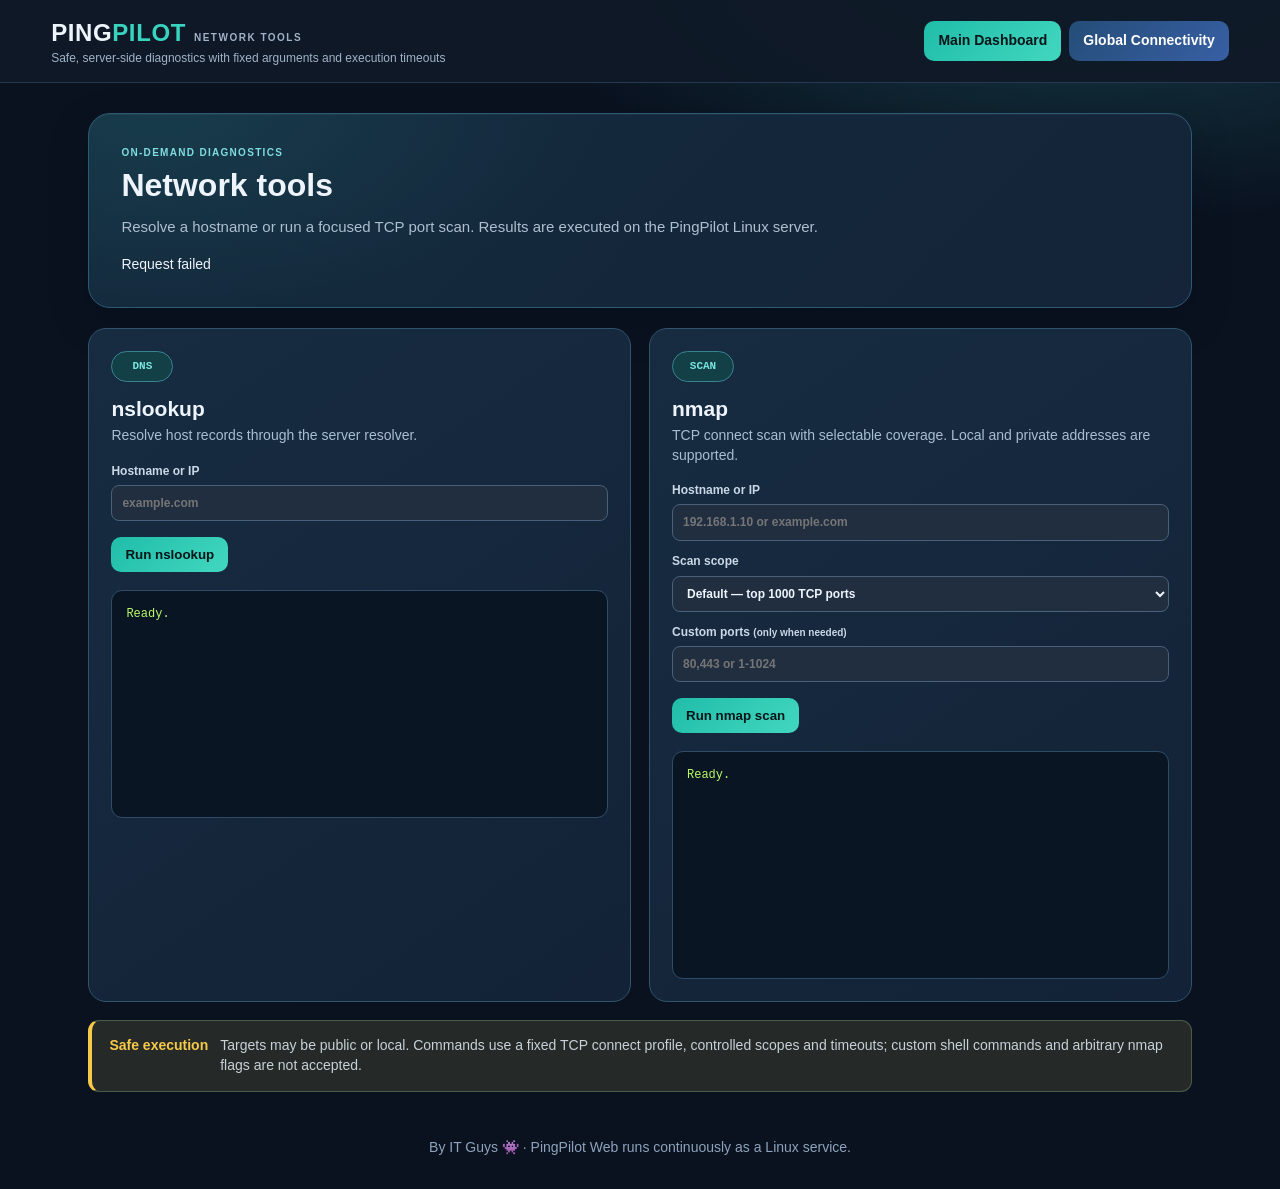
==== templates/tools.html @ 8e50a4d9 "Add files via upload" ====
<!doctype html><html lang="en"><head><meta charset="utf-8"><meta name="viewport" content="width=device-width,initial-scale=1"><title>PingPilot · Network Tools</title><link rel="icon" type="image/x-icon" href="/static/superman.ico?v=20260927"><link rel="stylesheet" href="/static/app.css?v=20260927-global"><link rel="stylesheet" href="/static/global-overrides.css?v=20260927-scroll-lock"></head><body class="tools-page">
<header class="topbar"><div><div class="brand">PING<span>PILOT</span><small>NETWORK TOOLS</small></div><div class="sub">Safe, server-side diagnostics with fixed arguments and execution timeouts</div></div><div class="toolbar"><a class="button primary" href="/">Main Dashboard</a><a class="button global-nav" href="/global">Global Connectivity</a></div></header>
<main class="tools-main"><section class="tools-hero"><span class="eyebrow">ON-DEMAND DIAGNOSTICS</span><h1>Network tools</h1><p>Resolve a hostname or run a focused TCP port scan. Results are executed on the PingPilot Linux server.</p><div id="toolStatus" class="tool-status">Checking server tools…</div></section>
<section class="tools-grid"><article class="tool-card"><div class="tool-icon">DNS</div><h2>nslookup</h2><p>Resolve host records through the server resolver.</p><form id="nslookupForm"><label>Hostname or IP<input id="nsHost" placeholder="example.com" required></label><button class="primary" type="submit">Run nslookup</button></form><pre id="nsOutput" class="tool-output">Ready.</pre></article><article class="tool-card"><div class="tool-icon">SCAN</div><h2>nmap</h2><p>TCP connect scan with selectable coverage. Local and private addresses are supported.</p><form id="nmapForm"><label>Hostname or IP<input id="nmapHost" placeholder="192.168.1.10 or example.com" required></label><label>Scan scope<select id="nmapScope"><option value="top1000" selected>Default — top 1000 TCP ports</option><option value="top100">Quick — top 100 TCP ports</option><option value="web">Web services — 80, 443, 8080, 8443</option><option value="full">Full TCP — all 65,535 ports</option><option value="custom">Custom ports</option></select></label><label>Custom ports <small>(only when needed)</small><input id="nmapPorts" placeholder="80,443 or 1-1024"></label><button class="primary" type="submit">Run nmap scan</button></form><pre id="nmapOutput" class="tool-output">Ready.</pre></article></section>
<section class="tool-notice"><b>Safe execution</b><span>Targets may be public or local. Commands use a fixed TCP connect profile, controlled scopes and timeouts; custom shell commands and arbitrary nmap flags are not accepted.</span></section></main><footer>By IT Guys 👾 · PingPilot Web runs continuously as a Linux service.</footer><div id="toolToast"></div><script src="/static/tools.js?v=20260927-nmap-scope"></script></body></html>
---- static/app.css ----
:root{--bg:#0a1220;--panel:#142033;--card:#183c41;--line:#2d4763;--text:#edf4fc;--muted:#a0b3c8;--cyan:#38d4c0;--lime:#b9f866;--red:#fb7185;--yellow:#f7c948}*{box-sizing:border-box}body{margin:0;background:radial-gradient(900px 440px at 85% -5%,#17404a,transparent 65%),var(--bg);color:var(--text);font:14px/1.4 Segoe UI,Arial,sans-serif}.topbar{display:flex;align-items:center;justify-content:space-between;gap:18px;padding:16px clamp(16px,4vw,64px);position:sticky;top:0;z-index:10;background:#101927ee;border-bottom:1px solid #253a52}.brand{font-size:24px;font-weight:900;letter-spacing:.6px}.brand span,.about-logo span{color:var(--cyan)}.brand small{font-size:10px;letter-spacing:1.5px;color:var(--muted);margin-left:8px}.sub{font-size:12px;color:var(--muted)}a{color:var(--cyan)}button,.button{border:0;border-radius:10px;padding:10px 14px;background:#304158;color:#fff;font-weight:800;cursor:pointer;text-decoration:none;display:inline-flex;justify-content:center;align-items:center}button:hover,.button:hover{filter:brightness(1.12);transform:translateY(-1px)}.toolbar{display:flex;gap:8px;flex-wrap:wrap}.primary{background:linear-gradient(135deg,#20bda9,#42d7bf);color:#071418}.danger{background:linear-gradient(135deg,#fb7185,#ef4444);color:#26070e}main{max-width:1500px;margin:auto;padding:24px clamp(14px,3vw,42px)}.cards{display:grid;grid-template-columns:repeat(5,minmax(130px,1fr));gap:12px;margin-bottom:18px}.cards article{min-height:112px;border:1px solid #286168;border-radius:17px;background:linear-gradient(135deg,#15383d,#19393d);text-align:center;padding:15px}.cards small{color:#a5dbd7;font-weight:800;font-size:11px}.cards strong{display:block;color:var(--lime);font:800 29px Consolas,monospace;margin:8px}.cards p{margin:0;color:var(--lime);font:700 14px Consolas,monospace}.cards p b{display:block}.cards .elapsed strong{font-size:23px}.cards .elapsed p{font:12px Segoe UI,sans-serif;color:#b6c8d7}.panel,.dashboard{background:#121d2c;border:1px solid #273c54;border-radius:16px;padding:18px;margin-bottom:18px}.panel-title{display:flex;justify-content:space-between;align-items:center;gap:15px}.panel-title h2{margin:0;font-size:18px}.panel-title p{margin:3px 0 0;color:var(--muted);font-size:12px}.filters,.dash-tools{display:flex;gap:14px;margin:18px 0;align-items:center;flex-wrap:wrap}.filters{color:#d8e1ee}.filters input{accent-color:var(--cyan)}input,select{color:var(--text);background:#202e40;border:1px solid #486079;border-radius:8px;padding:9px 10px;font:inherit;width:100%}.filters>input{min-width:240px}.dash-tools label{font-size:11px;font-weight:800;color:#b6c8d9}.dash-tools select{margin-top:5px;min-width:145px}.dash-tools .host-select select{height:86px;min-width:270px}.table-wrap{overflow:auto;border:1px solid #2e455f;border-radius:11px}table{border-collapse:collapse;width:100%;min-width:1190px}th{font-size:11px;letter-spacing:.4px;background:#24364d;color:#dceafd;position:sticky;top:0}th,td{padding:10px 9px;border-bottom:1px solid #283b51;text-align:left;white-space:nowrap}tbody tr{background:#18263a}tbody tr:nth-child(even){background:#142236}tbody tr:hover{background:#203652}.drag{cursor:grab;color:var(--muted);font-size:18px}.dragging{opacity:.45}.drag-over{outline:2px solid var(--cyan);outline-offset:-2px}.status{font-weight:900;font-size:11px}.ONLINE{color:var(--lime)}.OFFLINE{color:var(--red)}.DEGRADED{color:var(--yellow)}.UNKNOWN{color:var(--muted)}.detail{max-width:280px;overflow:hidden;text-overflow:ellipsis}.row-actions{display:flex;gap:5px}.row-actions button{padding:6px 8px;font-size:11px}.row-actions .delete{background:var(--red);color:#25070c}.charts{display:grid;grid-template-columns:1fr 1fr;gap:18px}.chart-card{border:1px solid #2c4259;border-radius:12px;background:#172538;padding:14px;min-height:260px}.chart-card h3{font-size:13px;margin:0 0 9px}.wide,.protocol{grid-column:span 2}.protocol{min-height:160px}canvas{display:block;width:100%;height:220px}.live{font-weight:800;color:var(--cyan)}.live i{display:inline-block;width:8px;height:8px;background:var(--cyan);border-radius:50%;box-shadow:0 0 10px var(--cyan);margin-right:5px}#protocolMix{display:flex;gap:28px;align-items:center;min-height:120px}.mix-ring{width:120px;height:120px;border-radius:50%;position:relative;background:#24354a;overflow:hidden}.mix-ring i{position:absolute;inset:0;background:conic-gradient(transparent var(--from),var(--c) var(--from),var(--c) var(--to),transparent var(--to));opacity:var(--a)}.mix-ring:after{content:'';position:absolute;inset:34px;background:#172538;border-radius:50%}.mix-list p{margin:5px 0;font-size:12px}.mix-list b{display:inline-block;width:9px;height:9px;border-radius:50%;margin-right:7px}footer{text-align:center;color:#8ea3bb;padding:16px 10px 32px}dialog{border:1px solid #42617c;border-radius:16px;color:var(--text);background:#142033;width:min(560px,calc(100vw - 28px));box-shadow:0 20px 80px #000a;padding:0}dialog::backdrop{background:#0009}.modal-head{display:flex;justify-content:space-between;align-items:center;border-bottom:1px solid #2d455c;padding:16px 18px}.modal-head h2{margin:0;font-size:18px}.icon{font-size:24px;background:transparent;padding:0 7px}form>label{display:block;margin:14px 18px 0;font-size:12px;font-weight:800}form>label input,form>label select{margin-top:6px}.two{display:grid;grid-template-columns:1fr 1fr;gap:12px;padding:0 18px}.two label{display:block;margin-top:14px;font-size:12px;font-weight:800}.two input{margin-top:6px}.check{display:flex;gap:8px;align-items:center}.check input{width:auto;margin:0}.rocket-check{color:#d7c3ff}.modal-actions{display:flex;justify-content:flex-end;gap:9px;padding:18px;flex-wrap:wrap}.hint{margin:14px 18px 0;color:var(--muted);font-size:12px}.about{padding:20px;color:#cfdae8}.about-logo{font-size:28px;font-weight:900}#toast{position:fixed;right:22px;bottom:22px;background:#19334a;border:1px solid #4a6681;padding:12px 16px;border-radius:10px;display:none;box-shadow:0 10px 30px #0008;z-index:30}@media(max-width:930px){.topbar{align-items:flex-start;flex-direction:column}.cards{grid-template-columns:repeat(2,1fr)}.cards .elapsed{grid-column:span 2}.charts{grid-template-columns:1fr}.wide,.protocol{grid-column:span 1}}@media(max-width:520px){.cards{grid-template-columns:1fr}.cards .elapsed{grid-column:span 1}.panel-title{align-items:flex-start;flex-direction:column}.filters{align-items:flex-start;flex-direction:column}.filters>input{width:100%}.two{grid-template-columns:1fr}.dash-tools .host-select select{width:100%}}
#pingpilot-added{display:none}.target-actions{display:flex;gap:8px;flex-wrap:wrap}.dashboard-targets{display:flex;gap:8px;flex-wrap:wrap;margin:-3px 0 18px;padding:12px;border:1px solid #2b435c;border-radius:12px;background:linear-gradient(135deg,#17273a,#142236)}.dashboard-targets:before{content:'Dashboard host display';flex-basis:100%;font-size:11px;font-weight:800;letter-spacing:.5px;color:#a9bbcf}.dashboard-targets label{display:inline-flex;align-items:center;gap:7px;padding:7px 10px;background:#203249;border:1px solid #3c5873;border-radius:999px;color:#dce9f7;font-size:12px;font-weight:700;cursor:pointer}.dashboard-targets label:hover{border-color:#5c8caf}.dashboard-targets input{width:auto;accent-color:var(--cyan)}.chart-card{position:relative}.chart-legend{display:flex;flex-wrap:wrap;gap:6px 10px;margin:0 0 8px;max-height:56px;overflow:auto;padding-right:3px}.chart-legend span{display:inline-flex;align-items:center;gap:5px;max-width:215px;font-size:11px;color:#cbd8e5;white-space:nowrap;overflow:hidden;text-overflow:ellipsis}.chart-legend i{width:9px;height:9px;border-radius:50%;flex:0 0 9px}.weak-report{padding:18px;max-height:52vh;overflow:auto}.weak-report>p{margin:0 0 12px;color:#b9c9d9}.weak-item{padding:11px 12px;margin:8px 0;border:1px solid #55455a;border-left:4px solid var(--yellow);border-radius:10px;background:#20273a}.weak-item b{color:#f8fbff}.weak-item small{display:block;margin-top:3px;color:#b3c4d5}#chartTip{position:fixed;z-index:50;display:none;max-width:310px;padding:9px 11px;border:1px solid #4d6e8e;border-radius:9px;background:#0c1624ee;color:#edf5ff;box-shadow:0 9px 28px #0009;font:12px/1.42 Segoe UI,Arial,sans-serif;pointer-events:none;white-space:pre-line}.chart-card canvas{cursor:crosshair}
.dashboard-targets label i{width:9px;height:9px;border-radius:50%;flex:0 0 9px}.dashboard-targets label small{max-width:150px;overflow:hidden;text-overflow:ellipsis;color:#9fb2c6;font-weight:600}
.protocol{overflow:hidden;background:radial-gradient(620px 250px at 50% 46%,#1c4054,#172538 68%)}.protocol canvas{min-height:420px;cursor:pointer}.radar-info{display:flex;align-items:center;justify-content:center;gap:9px;flex-wrap:wrap;min-height:42px;margin:4px auto 0;padding:10px 14px;max-width:920px;border:1px solid #385b76;border-radius:12px;background:linear-gradient(135deg,#13263a,#1b3248);color:#c7d7e7;font-size:12px;box-shadow:inset 0 1px #ffffff0a}.radar-info b{color:#f1f7ff;letter-spacing:.35px}.radar-info strong{color:#b9f866;font:800 17px Consolas,monospace}.radar-info small{flex-basis:100%;text-align:center;color:#91aac0;white-space:nowrap;overflow:hidden;text-overflow:ellipsis}.radar-dot{width:10px;height:10px;border-radius:50%;box-shadow:0 0 12px currentColor}.radar-pulse{width:9px;height:9px;border-radius:50%;background:#38d4c0;box-shadow:0 0 0 0 #38d4c0aa;animation:radarPulse 1.4s infinite}@keyframes radarPulse{70%{box-shadow:0 0 0 9px #38d4c000}100%{box-shadow:0 0 0 0 #38d4c000}}
.cards{gap:14px;margin-bottom:22px}.cards article{position:relative;overflow:hidden;min-height:136px;padding:19px 16px;border-color:#33757c;border-radius:18px;background:radial-gradient(170px 110px at 50% -20%,#21575b55,transparent 72%),linear-gradient(135deg,#153c41,#18383d);box-shadow:inset 0 1px #7de2d522,0 10px 28px #02081455;transition:transform .18s ease,border-color .18s ease}.cards article:before{content:'';position:absolute;top:0;left:22%;right:22%;height:2px;background:linear-gradient(90deg,transparent,var(--cyan),transparent);opacity:.8}.cards article:hover{transform:translateY(-2px);border-color:#48aeb2}.cards article>*{position:relative}.cards small{font-size:12px;letter-spacing:.55px}.cards strong{font-size:35px;line-height:1;margin:12px 0 10px;text-shadow:0 0 16px #b9f86633}.cards p{font-size:15px;line-height:1.25}.cards .elapsed strong{font-size:28px;letter-spacing:.4px}.cards .elapsed p{font-size:13px}.dash-tools button{min-height:38px}.dashboard-targets{box-shadow:inset 0 1px #ffffff08}.dashboard-targets:before{font-size:12px}.dashboard-targets label{padding:8px 12px;font-size:12.5px}
.cards article{min-height:144px;padding:21px 17px}.cards small{font-size:13px;letter-spacing:.65px}.cards strong{font-size:39px;margin:13px 0 11px}.cards p{font-size:16px}.cards .elapsed strong{font-size:31px}.cards .elapsed p{font-size:14px}
.cards article{min-height:126px;padding:14px 15px}.cards small{font-size:14px}.cards strong{font-size:42px;margin:10px 0 8px}.cards p{font-size:17px;line-height:1.18}.cards .elapsed strong{font-size:34px}.cards .elapsed p{font-size:14px}textarea{color:var(--text);background:#202e40;border:1px solid #486079;border-radius:8px;padding:9px 10px;font:inherit;width:100%;min-height:58px;resize:vertical}#rocketDialog{width:min(760px,calc(100vw - 28px))}#rocketDialog .two section{padding-top:14px}#rocketDialog .two section>b{display:block;color:#b9f866;font-size:13px;margin-bottom:4px}#rocketDialog .two section label{display:block;margin-top:11px;font-size:12px;font-weight:800}#rocketDialog .two section input,#rocketDialog .two section textarea{margin-top:5px}.chart-time-window{margin:-3px 0 8px;color:#9fb8cd;font-size:11px;font-weight:700;letter-spacing:.15px}
.chart-y-window{margin:-4px 0 8px;color:#b9f866;font-size:11px;font-weight:800;letter-spacing:.15px}
.cards article{display:flex;flex-direction:column;align-items:center;justify-content:center;text-align:center}.cards strong{font-size:50px;line-height:1;margin:8px 0}.cards .elapsed strong{font-size:42px;letter-spacing:.7px}.cards p{font-size:17px}.cards .elapsed p{margin-top:2px}
.about{text-align:center;display:flex;flex-direction:column;align-items:center}.about p{font-size:16.8px;max-width:570px}.about-logo{font-size:34px}.cards small{font-size:16.8px}.cards strong{font-size:60px}.cards p{font-size:20px}.cards .elapsed strong{font-size:50px}.cards .elapsed p{font-size:16.8px}
.protocol canvas{transition:filter .18s ease}.protocol canvas:hover{filter:brightness(1.05)}.radar-dialog{width:min(980px,calc(100vw - 28px));max-height:min(82vh,820px);overflow:hidden;background:linear-gradient(145deg,#14273a,#101c2b);border-color:#3d7289;box-shadow:0 28px 100px #000c}.radar-dialog::backdrop{background:radial-gradient(circle at 50% 45%,#1e759133,#020712e8 66%);backdrop-filter:blur(5px)}.radar-details{max-height:calc(82vh - 145px);overflow:auto;padding:18px}.eyebrow{display:block;color:#7fdde0;font-size:10px;font-weight:900;letter-spacing:1.3px}.radar-modal-summary{display:grid;grid-template-columns:auto minmax(0,1fr) auto;gap:20px;align-items:center;padding:18px;border:1px solid #2e6075;border-radius:17px;background:radial-gradient(440px 180px at 0% 0%,color-mix(in srgb,var(--protocol-color) 20%,transparent),transparent 65%),linear-gradient(135deg,#17364b,#14283b);box-shadow:inset 0 1px #ffffff12}.radar-modal-orb{width:106px;height:106px;border:7px solid var(--protocol-color);border-radius:50%;display:flex;flex-direction:column;align-items:center;justify-content:center;background:#0d1a2a;box-shadow:0 0 32px color-mix(in srgb,var(--protocol-color) 42%,transparent),inset 0 0 24px color-mix(in srgb,var(--protocol-color) 22%,transparent)}.radar-modal-orb b{font:900 26px Consolas,monospace;color:#f3fbff}.radar-modal-orb small{color:#9bb4c9;font-size:10px}.radar-modal-summary h3{font-size:23px;margin:3px 0}.radar-modal-summary p{margin:0;color:#aec1d2}.radar-modal-kpis{display:flex;gap:11px}.radar-modal-kpis>b{min-width:58px;padding:8px 7px;border:1px solid #38576b;border-radius:10px;text-align:center;background:#112234;font:900 20px Consolas,monospace;color:#e9f4ff}.radar-modal-kpis b small{display:block;margin-top:4px;font:800 9px Segoe UI;color:#9db4c8}.radar-modal-kpis i{display:block;width:7px;height:7px;margin:0 auto 5px;border-radius:50%;background:currentColor}.radar-modal-kpis .ONLINE{color:#b9f866}.radar-modal-kpis .DEGRADED{color:#f7c948}.radar-modal-kpis .OFFLINE{color:#fb7185}.radar-host-grid{display:grid;grid-template-columns:repeat(2,minmax(0,1fr));gap:12px;margin-top:14px}.radar-host{padding:14px;border:1px solid #314c65;border-radius:13px;background:linear-gradient(145deg,#17283a,#132337);box-shadow:inset 3px 0 #8394a4;transition:transform .16s ease,border-color .16s ease}.radar-host:hover{transform:translateY(-2px);border-color:#5c8fac}.radar-host.ONLINE{box-shadow:inset 3px 0 #b9f866}.radar-host.DEGRADED{box-shadow:inset 3px 0 #f7c948}.radar-host.OFFLINE{box-shadow:inset 3px 0 #fb7185}.radar-host header{display:flex;gap:10px;align-items:center}.radar-status-dot{width:10px;height:10px;border-radius:50%;background:#8798aa;box-shadow:0 0 10px currentColor}.radar-host.ONLINE .radar-status-dot{color:#b9f866;background:#b9f866}.radar-host.DEGRADED .radar-status-dot{color:#f7c948;background:#f7c948}.radar-host.OFFLINE .radar-status-dot{color:#fb7185;background:#fb7185}.radar-host header b{display:block;color:#f1f7ff}.radar-host header small{display:block;max-width:190px;overflow:hidden;text-overflow:ellipsis;color:#9eb4c8;white-space:nowrap}.radar-host header em{margin-left:auto;font-size:10px;font-style:normal;font-weight:900}.radar-host-metrics{display:grid;grid-template-columns:repeat(3,1fr);gap:7px;margin:12px 0}.radar-host-metrics span{padding:8px 6px;border-radius:8px;background:#0e1c2c;text-align:center}.radar-host-metrics small{display:block;color:#89a1b5;font-size:9px}.radar-host-metrics b{font:800 12px Consolas,monospace;color:#dff1fd}.radar-host p{margin:0;color:#9eb3c6;font-size:11px;white-space:nowrap;overflow:hidden;text-overflow:ellipsis}@media(max-width:700px){.radar-modal-summary{grid-template-columns:1fr;text-align:center}.radar-modal-orb{margin:auto}.radar-modal-kpis{justify-content:center}.radar-host-grid{grid-template-columns:1fr}}
.global-nav{background:linear-gradient(135deg,#254d78,#385fa4)}.global-main,.tools-main{max-width:1500px;margin:auto;padding:30px clamp(14px,3vw,42px)}.global-hero,.tools-hero{display:flex;justify-content:space-between;gap:30px;align-items:center;padding:32px;border:1px solid #2b5a72;border-radius:22px;background:radial-gradient(630px 300px at 7% 0%,#246d7640,transparent 68%),linear-gradient(135deg,#132b3d,#152438);box-shadow:inset 0 1px #ffffff0b,0 14px 38px #02081244}.global-hero h1,.tools-hero h1{margin:3px 0 8px;font-size:32px}.global-hero p,.tools-hero p{max-width:720px;margin:0;color:#aebfd0;font-size:15px}.global-health{min-width:200px;padding:17px 24px;border:1px solid #37657c;border-radius:16px;text-align:center;background:#0d1d2c}.global-health strong{display:block;margin:5px 0 0;font:900 36px Consolas,monospace;color:var(--lime)}.global-health small{color:#9fb5c9}.global-kpis{display:grid;grid-template-columns:repeat(4,1fr);gap:13px;margin:18px 0}.global-kpis article{min-height:110px;padding:18px;border:1px solid #2e6370;border-radius:16px;background:linear-gradient(145deg,#163e42,#17333b);text-align:center}.global-kpis small{display:block;color:#9ed8d2;font-size:11px;font-weight:900;letter-spacing:.5px}.global-kpis strong{display:block;margin-top:11px;font:900 34px Consolas,monospace;color:var(--lime)}.global-panel{padding:18px;border:1px solid #273f57;border-radius:18px;background:#121d2c}.global-grid{display:grid;grid-template-columns:repeat(auto-fit,minmax(292px,1fr));gap:13px;margin-top:17px}.country-card{padding:15px;border:1px solid #314d67;border-radius:15px;background:linear-gradient(145deg,#182b40,#122235);box-shadow:inset 3px 0 #708195;transition:transform .17s ease,border-color .17s ease}.country-card:hover{transform:translateY(-3px);border-color:#5e97b2}.country-card.ONLINE{box-shadow:inset 3px 0 #b9f866}.country-card.OFFLINE{box-shadow:inset 3px 0 #fb7185}.country-card-top{display:flex;gap:10px;align-items:center}.country-flag{font-size:27px;filter:drop-shadow(0 3px 6px #0009)}.country-card-top small{display:block;color:#91aabe;font-size:10px;font-weight:900;text-transform:uppercase;letter-spacing:.6px}.country-card-top h3{margin:1px 0;font-size:16px}.global-status{margin-left:auto;font-size:10px;font-weight:900}.country-card.ONLINE .global-status{color:#b9f866}.country-card.OFFLINE .global-status{color:#fb7185}.country-host{margin:12px 0 10px;color:#8ca8bf;font-size:12px;white-space:nowrap;overflow:hidden;text-overflow:ellipsis}.country-metrics{display:grid;grid-template-columns:repeat(3,1fr);gap:7px}.country-metrics span{padding:8px 5px;border-radius:8px;background:#0d1b2a;text-align:center}.country-metrics small{display:block;color:#859eb2;font-size:9px}.country-metrics b{font:800 13px Consolas,monospace;color:#e6f4ff}.country-detail{display:flex;align-items:center;gap:7px;margin-top:12px;color:#aabed0;font-size:11px;white-space:nowrap;overflow:hidden}.country-detail i{width:7px;height:7px;flex:0 0 7px;border-radius:50%;background:#8191a3}.country-card.ONLINE .country-detail i{background:#38d4c0;box-shadow:0 0 9px #38d4c0}.country-card.OFFLINE .country-detail i{background:#fb7185;box-shadow:0 0 9px #fb7185}.country-detail span{overflow:hidden;text-overflow:ellipsis}.country-card footer{display:flex;align-items:center;gap:8px;margin-top:14px;padding-top:10px;border-top:1px solid #2b435b;color:#8ca6ba;font-size:10px;font-weight:800}.country-card footer button{padding:5px 7px;font-size:10px}.country-card footer .delete{background:#9f3e54}.global-toggle{margin-left:auto;display:flex;gap:4px;align-items:center}.global-toggle input{width:auto}.tools-main{max-width:1180px}.tools-hero{display:block}.tool-status{display:flex;gap:8px;align-items:center;flex-wrap:wrap;margin-top:18px}.tool-status span{padding:6px 9px;border-radius:999px;font-size:11px;font-weight:900}.tool-status .ready{background:#173f32;color:#b9f866;border:1px solid #397e62}.tool-status .missing{background:#482330;color:#ffabb5;border:1px solid #9d4556}.tool-status small{color:#9cb2c5}.tools-grid{display:grid;grid-template-columns:1fr 1fr;gap:18px;margin-top:20px}.tool-card{padding:22px;border:1px solid #31546c;border-radius:18px;background:linear-gradient(145deg,#172c41,#132236)}.tool-icon{display:inline-flex;align-items:center;justify-content:center;min-width:62px;height:31px;border:1px solid #398291;border-radius:999px;background:#133f47;color:#78e5df;font:900 11px Consolas,monospace}.tool-card h2{margin:12px 0 3px}.tool-card p{margin:0 0 17px;color:#a9bed0}.tool-card label{display:block;margin:12px 0;color:#c9d9e7;font-size:12px;font-weight:800}.tool-card label input{margin-top:5px}.tool-card button{margin-top:4px}.tool-output{min-height:228px;max-height:420px;overflow:auto;margin:18px 0 0;padding:14px;border:1px solid #2e4d65;border-radius:11px;background:#091523;color:#b9f866;font:12px/1.5 Consolas,monospace;white-space:pre-wrap}.tool-notice{display:flex;gap:12px;margin-top:18px;padding:15px 17px;border:1px solid #495b43;border-left:4px solid var(--yellow);border-radius:11px;background:#252a29;color:#c7d1d6}.tool-notice b{color:#f7c948;white-space:nowrap}#globalToast,#toolToast{position:fixed;right:22px;bottom:22px;z-index:40;display:none;max-width:420px;padding:12px 16px;border:1px solid #4a6681;border-radius:10px;background:#19334a;color:#eef6ff;box-shadow:0 10px 30px #0008}@media(max-width:900px){.global-hero{align-items:flex-start;flex-direction:column}.global-kpis,.tools-grid{grid-template-columns:repeat(2,1fr)}}@media(max-width:600px){.global-kpis,.tools-grid{grid-template-columns:1fr}.global-health{width:100%}.tool-notice{align-items:flex-start;flex-direction:column}}
---- static/global-overrides.css ----
body.modal-open{overflow:hidden!important;overscroll-behavior:none}.radar-dialog,.radar-details{overscroll-behavior:contain}.radar-details{scrollbar-gutter:stable}[hidden]{display:none!important}
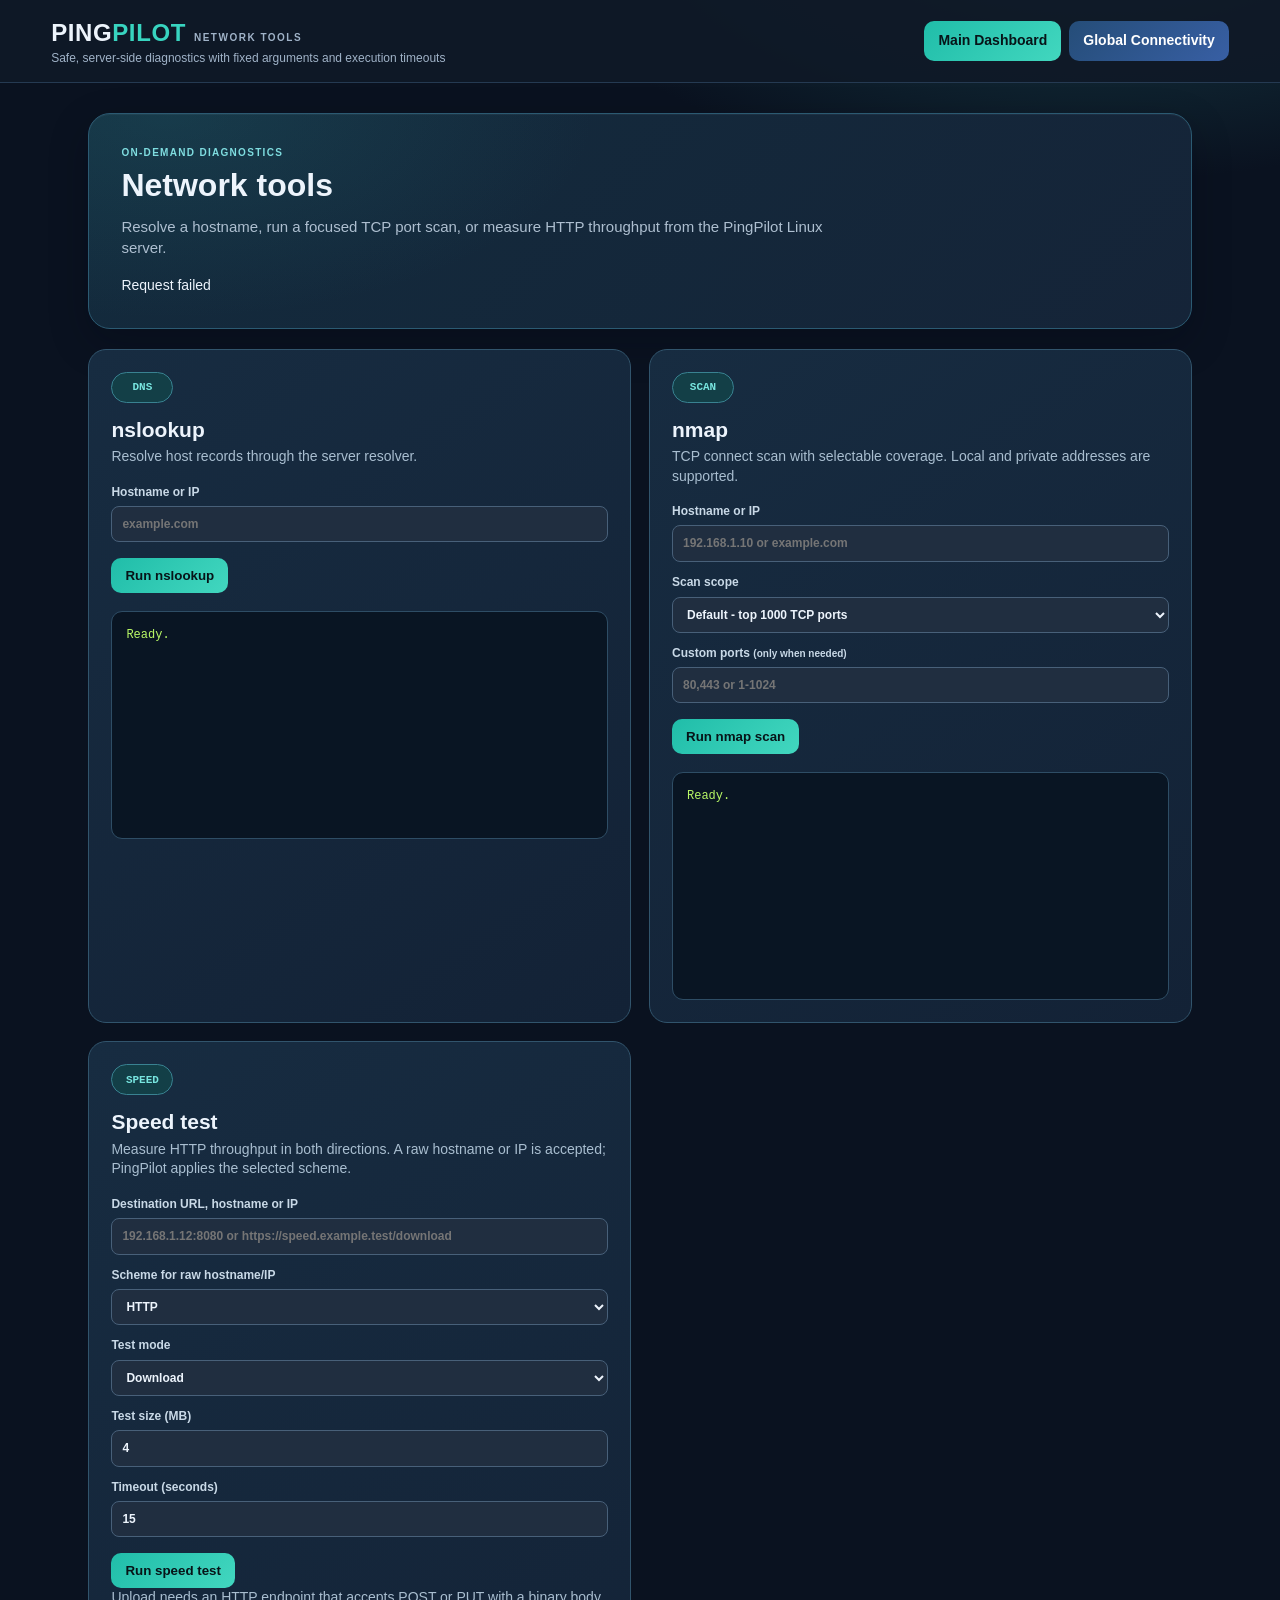
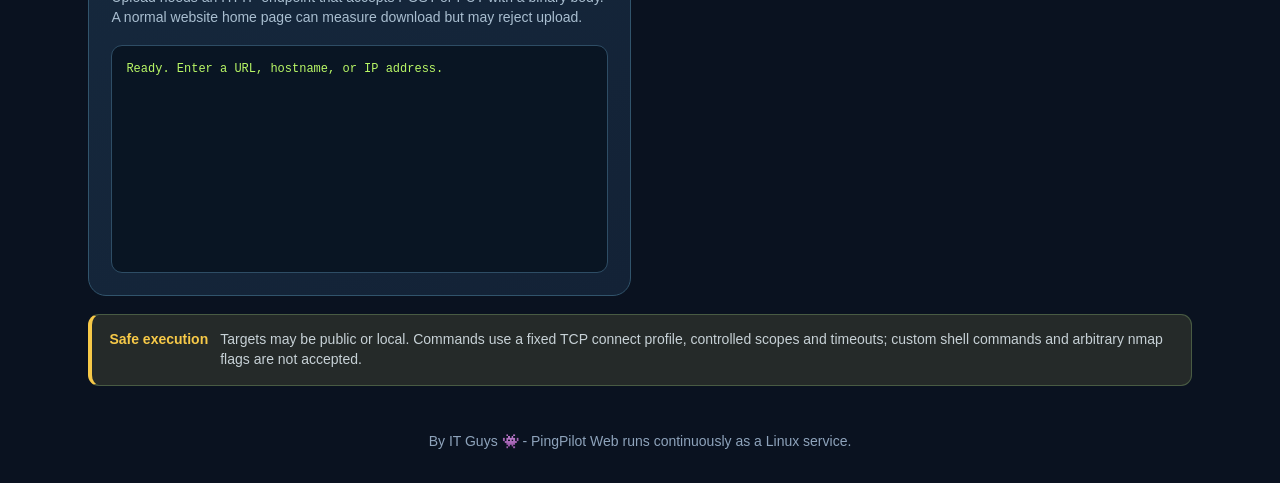
==== commit 85ae65c5: "Update tools.html" ====
--- a/templates/tools.html
+++ b/templates/tools.html
@@ -1,5 +1,53 @@
-<!doctype html><html lang="en"><head><meta charset="utf-8"><meta name="viewport" content="width=device-width,initial-scale=1"><title>PingPilot · Network Tools</title><link rel="icon" type="image/x-icon" href="/static/superman.ico?v=20260927"><link rel="stylesheet" href="/static/app.css?v=20260927-global"><link rel="stylesheet" href="/static/global-overrides.css?v=20260927-scroll-lock"></head><body class="tools-page">
-<header class="topbar"><div><div class="brand">PING<span>PILOT</span><small>NETWORK TOOLS</small></div><div class="sub">Safe, server-side diagnostics with fixed arguments and execution timeouts</div></div><div class="toolbar"><a class="button primary" href="/">Main Dashboard</a><a class="button global-nav" href="/global">Global Connectivity</a></div></header>
-<main class="tools-main"><section class="tools-hero"><span class="eyebrow">ON-DEMAND DIAGNOSTICS</span><h1>Network tools</h1><p>Resolve a hostname or run a focused TCP port scan. Results are executed on the PingPilot Linux server.</p><div id="toolStatus" class="tool-status">Checking server tools…</div></section>
-<section class="tools-grid"><article class="tool-card"><div class="tool-icon">DNS</div><h2>nslookup</h2><p>Resolve host records through the server resolver.</p><form id="nslookupForm"><label>Hostname or IP<input id="nsHost" placeholder="example.com" required></label><button class="primary" type="submit">Run nslookup</button></form><pre id="nsOutput" class="tool-output">Ready.</pre></article><article class="tool-card"><div class="tool-icon">SCAN</div><h2>nmap</h2><p>TCP connect scan with selectable coverage. Local and private addresses are supported.</p><form id="nmapForm"><label>Hostname or IP<input id="nmapHost" placeholder="192.168.1.10 or example.com" required></label><label>Scan scope<select id="nmapScope"><option value="top1000" selected>Default — top 1000 TCP ports</option><option value="top100">Quick — top 100 TCP ports</option><option value="web">Web services — 80, 443, 8080, 8443</option><option value="full">Full TCP — all 65,535 ports</option><option value="custom">Custom ports</option></select></label><label>Custom ports <small>(only when needed)</small><input id="nmapPorts" placeholder="80,443 or 1-1024"></label><button class="primary" type="submit">Run nmap scan</button></form><pre id="nmapOutput" class="tool-output">Ready.</pre></article></section>
-<section class="tool-notice"><b>Safe execution</b><span>Targets may be public or local. Commands use a fixed TCP connect profile, controlled scopes and timeouts; custom shell commands and arbitrary nmap flags are not accepted.</span></section></main><footer>By IT Guys 👾 · PingPilot Web runs continuously as a Linux service.</footer><div id="toolToast"></div><script src="/static/tools.js?v=20260927-nmap-scope"></script></body></html>
+<!doctype html>
+<html lang='en'>
+<head>
+  <meta charset='utf-8'>
+  <meta name='viewport' content='width=device-width,initial-scale=1'>
+  <title>PingPilot - Network Tools</title>
+  <link rel='icon' type='image/x-icon' href='/static/superman.ico?v=20261005'>
+  <link rel='stylesheet' href='/static/app.css?v=20261005-speedtest'>
+  <link rel='stylesheet' href='/static/global-overrides.css?v=20260927-scroll-lock'>
+</head>
+<body class='tools-page'>
+<header class='topbar'>
+  <div><div class='brand'>PING<span>PILOT</span><small>NETWORK TOOLS</small></div><div class='sub'>Safe, server-side diagnostics with fixed arguments and execution timeouts</div></div>
+  <div class='toolbar'><a class='button primary' href='/'>Main Dashboard</a><a class='button global-nav' href='/global'>Global Connectivity</a></div>
+</header>
+<main class='tools-main'>
+  <section class='tools-hero'>
+    <span class='eyebrow'>ON-DEMAND DIAGNOSTICS</span><h1>Network tools</h1>
+    <p>Resolve a hostname, run a focused TCP port scan, or measure HTTP throughput from the PingPilot Linux server.</p>
+    <div id='toolStatus' class='tool-status'>Checking server tools...</div>
+  </section>
+  <section class='tools-grid'>
+    <article class='tool-card'>
+      <div class='tool-icon'>DNS</div><h2>nslookup</h2><p>Resolve host records through the server resolver.</p>
+      <form id='nslookupForm'><label>Hostname or IP<input id='nsHost' placeholder='example.com' required></label><button class='primary' type='submit'>Run nslookup</button></form>
+      <pre id='nsOutput' class='tool-output'>Ready.</pre>
+    </article>
+    <article class='tool-card'>
+      <div class='tool-icon'>SCAN</div><h2>nmap</h2><p>TCP connect scan with selectable coverage. Local and private addresses are supported.</p>
+      <form id='nmapForm'><label>Hostname or IP<input id='nmapHost' placeholder='192.168.1.10 or example.com' required></label><label>Scan scope<select id='nmapScope'><option value='top1000' selected>Default - top 1000 TCP ports</option><option value='top100'>Quick - top 100 TCP ports</option><option value='web'>Web services - 80, 443, 8080, 8443</option><option value='full'>Full TCP - all 65,535 ports</option><option value='custom'>Custom ports</option></select></label><label>Custom ports <small>(only when needed)</small><input id='nmapPorts' placeholder='80,443 or 1-1024'></label><button class='primary' type='submit'>Run nmap scan</button></form>
+      <pre id='nmapOutput' class='tool-output'>Ready.</pre>
+    </article>
+    <article class='tool-card speed-card'>
+      <div class='tool-icon'>SPEED</div><h2>Speed test</h2>
+      <p>Measure HTTP throughput in both directions. A raw hostname or IP is accepted; PingPilot applies the selected scheme.</p>
+      <form id='speedForm'>
+        <label>Destination URL, hostname or IP<input id='speedTarget' type='text' placeholder='192.168.1.12:8080 or https://speed.example.test/download' required></label>
+        <label>Scheme for raw hostname/IP<select id='speedScheme'><option value='http' selected>HTTP</option><option value='https'>HTTPS</option></select></label>
+        <label>Test mode<select id='speedMode'><option value='download' selected>Download</option><option value='upload'>Upload</option><option value='both'>Download + Upload</option></select></label>
+        <label>Test size (MB)<input id='speedSizeMb' type='number' min='1' max='64' step='1' value='4'></label>
+        <label>Timeout (seconds)<input id='speedTimeout' type='number' min='3' max='30' step='1' value='15'></label>
+        <button class='primary' type='submit'>Run speed test</button>
+      </form>
+      <p class='speed-help'>Upload needs an HTTP endpoint that accepts POST or PUT with a binary body. A normal website home page can measure download but may reject upload.</p>
+      <pre id='speedOutput' class='tool-output'>Ready. Enter a URL, hostname, or IP address.</pre>
+    </article>
+  </section>
+  <section class='tool-notice'><b>Safe execution</b><span>Targets may be public or local. Commands use a fixed TCP connect profile, controlled scopes and timeouts; custom shell commands and arbitrary nmap flags are not accepted.</span></section>
+</main>
+<footer>By IT Guys &#128126; - PingPilot Web runs continuously as a Linux service.</footer>
+<div id='toolToast'></div><script src='/static/tools.js?v=20261005-speedtest'></script>
+</body>
+</html>
--- a/static/app.css
+++ b/static/app.css
@@ -8,5 +8,6 @@
 .chart-y-window{margin:-4px 0 8px;color:#b9f866;font-size:11px;font-weight:800;letter-spacing:.15px}
 .cards article{display:flex;flex-direction:column;align-items:center;justify-content:center;text-align:center}.cards strong{font-size:50px;line-height:1;margin:8px 0}.cards .elapsed strong{font-size:42px;letter-spacing:.7px}.cards p{font-size:17px}.cards .elapsed p{margin-top:2px}
 .about{text-align:center;display:flex;flex-direction:column;align-items:center}.about p{font-size:16.8px;max-width:570px}.about-logo{font-size:34px}.cards small{font-size:16.8px}.cards strong{font-size:60px}.cards p{font-size:20px}.cards .elapsed strong{font-size:50px}.cards .elapsed p{font-size:16.8px}
+.cards .elapsed strong.elapsed-days{font-size:clamp(25px,2.2vw,34px);letter-spacing:0}
 .protocol canvas{transition:filter .18s ease}.protocol canvas:hover{filter:brightness(1.05)}.radar-dialog{width:min(980px,calc(100vw - 28px));max-height:min(82vh,820px);overflow:hidden;background:linear-gradient(145deg,#14273a,#101c2b);border-color:#3d7289;box-shadow:0 28px 100px #000c}.radar-dialog::backdrop{background:radial-gradient(circle at 50% 45%,#1e759133,#020712e8 66%);backdrop-filter:blur(5px)}.radar-details{max-height:calc(82vh - 145px);overflow:auto;padding:18px}.eyebrow{display:block;color:#7fdde0;font-size:10px;font-weight:900;letter-spacing:1.3px}.radar-modal-summary{display:grid;grid-template-columns:auto minmax(0,1fr) auto;gap:20px;align-items:center;padding:18px;border:1px solid #2e6075;border-radius:17px;background:radial-gradient(440px 180px at 0% 0%,color-mix(in srgb,var(--protocol-color) 20%,transparent),transparent 65%),linear-gradient(135deg,#17364b,#14283b);box-shadow:inset 0 1px #ffffff12}.radar-modal-orb{width:106px;height:106px;border:7px solid var(--protocol-color);border-radius:50%;display:flex;flex-direction:column;align-items:center;justify-content:center;background:#0d1a2a;box-shadow:0 0 32px color-mix(in srgb,var(--protocol-color) 42%,transparent),inset 0 0 24px color-mix(in srgb,var(--protocol-color) 22%,transparent)}.radar-modal-orb b{font:900 26px Consolas,monospace;color:#f3fbff}.radar-modal-orb small{color:#9bb4c9;font-size:10px}.radar-modal-summary h3{font-size:23px;margin:3px 0}.radar-modal-summary p{margin:0;color:#aec1d2}.radar-modal-kpis{display:flex;gap:11px}.radar-modal-kpis>b{min-width:58px;padding:8px 7px;border:1px solid #38576b;border-radius:10px;text-align:center;background:#112234;font:900 20px Consolas,monospace;color:#e9f4ff}.radar-modal-kpis b small{display:block;margin-top:4px;font:800 9px Segoe UI;color:#9db4c8}.radar-modal-kpis i{display:block;width:7px;height:7px;margin:0 auto 5px;border-radius:50%;background:currentColor}.radar-modal-kpis .ONLINE{color:#b9f866}.radar-modal-kpis .DEGRADED{color:#f7c948}.radar-modal-kpis .OFFLINE{color:#fb7185}.radar-host-grid{display:grid;grid-template-columns:repeat(2,minmax(0,1fr));gap:12px;margin-top:14px}.radar-host{padding:14px;border:1px solid #314c65;border-radius:13px;background:linear-gradient(145deg,#17283a,#132337);box-shadow:inset 3px 0 #8394a4;transition:transform .16s ease,border-color .16s ease}.radar-host:hover{transform:translateY(-2px);border-color:#5c8fac}.radar-host.ONLINE{box-shadow:inset 3px 0 #b9f866}.radar-host.DEGRADED{box-shadow:inset 3px 0 #f7c948}.radar-host.OFFLINE{box-shadow:inset 3px 0 #fb7185}.radar-host header{display:flex;gap:10px;align-items:center}.radar-status-dot{width:10px;height:10px;border-radius:50%;background:#8798aa;box-shadow:0 0 10px currentColor}.radar-host.ONLINE .radar-status-dot{color:#b9f866;background:#b9f866}.radar-host.DEGRADED .radar-status-dot{color:#f7c948;background:#f7c948}.radar-host.OFFLINE .radar-status-dot{color:#fb7185;background:#fb7185}.radar-host header b{display:block;color:#f1f7ff}.radar-host header small{display:block;max-width:190px;overflow:hidden;text-overflow:ellipsis;color:#9eb4c8;white-space:nowrap}.radar-host header em{margin-left:auto;font-size:10px;font-style:normal;font-weight:900}.radar-host-metrics{display:grid;grid-template-columns:repeat(3,1fr);gap:7px;margin:12px 0}.radar-host-metrics span{padding:8px 6px;border-radius:8px;background:#0e1c2c;text-align:center}.radar-host-metrics small{display:block;color:#89a1b5;font-size:9px}.radar-host-metrics b{font:800 12px Consolas,monospace;color:#dff1fd}.radar-host p{margin:0;color:#9eb3c6;font-size:11px;white-space:nowrap;overflow:hidden;text-overflow:ellipsis}@media(max-width:700px){.radar-modal-summary{grid-template-columns:1fr;text-align:center}.radar-modal-orb{margin:auto}.radar-modal-kpis{justify-content:center}.radar-host-grid{grid-template-columns:1fr}}
 .global-nav{background:linear-gradient(135deg,#254d78,#385fa4)}.global-main,.tools-main{max-width:1500px;margin:auto;padding:30px clamp(14px,3vw,42px)}.global-hero,.tools-hero{display:flex;justify-content:space-between;gap:30px;align-items:center;padding:32px;border:1px solid #2b5a72;border-radius:22px;background:radial-gradient(630px 300px at 7% 0%,#246d7640,transparent 68%),linear-gradient(135deg,#132b3d,#152438);box-shadow:inset 0 1px #ffffff0b,0 14px 38px #02081244}.global-hero h1,.tools-hero h1{margin:3px 0 8px;font-size:32px}.global-hero p,.tools-hero p{max-width:720px;margin:0;color:#aebfd0;font-size:15px}.global-health{min-width:200px;padding:17px 24px;border:1px solid #37657c;border-radius:16px;text-align:center;background:#0d1d2c}.global-health strong{display:block;margin:5px 0 0;font:900 36px Consolas,monospace;color:var(--lime)}.global-health small{color:#9fb5c9}.global-kpis{display:grid;grid-template-columns:repeat(4,1fr);gap:13px;margin:18px 0}.global-kpis article{min-height:110px;padding:18px;border:1px solid #2e6370;border-radius:16px;background:linear-gradient(145deg,#163e42,#17333b);text-align:center}.global-kpis small{display:block;color:#9ed8d2;font-size:11px;font-weight:900;letter-spacing:.5px}.global-kpis strong{display:block;margin-top:11px;font:900 34px Consolas,monospace;color:var(--lime)}.global-panel{padding:18px;border:1px solid #273f57;border-radius:18px;background:#121d2c}.global-grid{display:grid;grid-template-columns:repeat(auto-fit,minmax(292px,1fr));gap:13px;margin-top:17px}.country-card{padding:15px;border:1px solid #314d67;border-radius:15px;background:linear-gradient(145deg,#182b40,#122235);box-shadow:inset 3px 0 #708195;transition:transform .17s ease,border-color .17s ease}.country-card:hover{transform:translateY(-3px);border-color:#5e97b2}.country-card.ONLINE{box-shadow:inset 3px 0 #b9f866}.country-card.OFFLINE{box-shadow:inset 3px 0 #fb7185}.country-card-top{display:flex;gap:10px;align-items:center}.country-flag{font-size:27px;filter:drop-shadow(0 3px 6px #0009)}.country-card-top small{display:block;color:#91aabe;font-size:10px;font-weight:900;text-transform:uppercase;letter-spacing:.6px}.country-card-top h3{margin:1px 0;font-size:16px}.global-status{margin-left:auto;font-size:10px;font-weight:900}.country-card.ONLINE .global-status{color:#b9f866}.country-card.OFFLINE .global-status{color:#fb7185}.country-host{margin:12px 0 10px;color:#8ca8bf;font-size:12px;white-space:nowrap;overflow:hidden;text-overflow:ellipsis}.country-metrics{display:grid;grid-template-columns:repeat(3,1fr);gap:7px}.country-metrics span{padding:8px 5px;border-radius:8px;background:#0d1b2a;text-align:center}.country-metrics small{display:block;color:#859eb2;font-size:9px}.country-metrics b{font:800 13px Consolas,monospace;color:#e6f4ff}.country-detail{display:flex;align-items:center;gap:7px;margin-top:12px;color:#aabed0;font-size:11px;white-space:nowrap;overflow:hidden}.country-detail i{width:7px;height:7px;flex:0 0 7px;border-radius:50%;background:#8191a3}.country-card.ONLINE .country-detail i{background:#38d4c0;box-shadow:0 0 9px #38d4c0}.country-card.OFFLINE .country-detail i{background:#fb7185;box-shadow:0 0 9px #fb7185}.country-detail span{overflow:hidden;text-overflow:ellipsis}.country-card footer{display:flex;align-items:center;gap:8px;margin-top:14px;padding-top:10px;border-top:1px solid #2b435b;color:#8ca6ba;font-size:10px;font-weight:800}.country-card footer button{padding:5px 7px;font-size:10px}.country-card footer .delete{background:#9f3e54}.global-toggle{margin-left:auto;display:flex;gap:4px;align-items:center}.global-toggle input{width:auto}.tools-main{max-width:1180px}.tools-hero{display:block}.tool-status{display:flex;gap:8px;align-items:center;flex-wrap:wrap;margin-top:18px}.tool-status span{padding:6px 9px;border-radius:999px;font-size:11px;font-weight:900}.tool-status .ready{background:#173f32;color:#b9f866;border:1px solid #397e62}.tool-status .missing{background:#482330;color:#ffabb5;border:1px solid #9d4556}.tool-status small{color:#9cb2c5}.tools-grid{display:grid;grid-template-columns:1fr 1fr;gap:18px;margin-top:20px}.tool-card{padding:22px;border:1px solid #31546c;border-radius:18px;background:linear-gradient(145deg,#172c41,#132236)}.tool-icon{display:inline-flex;align-items:center;justify-content:center;min-width:62px;height:31px;border:1px solid #398291;border-radius:999px;background:#133f47;color:#78e5df;font:900 11px Consolas,monospace}.tool-card h2{margin:12px 0 3px}.tool-card p{margin:0 0 17px;color:#a9bed0}.tool-card label{display:block;margin:12px 0;color:#c9d9e7;font-size:12px;font-weight:800}.tool-card label input{margin-top:5px}.tool-card button{margin-top:4px}.tool-output{min-height:228px;max-height:420px;overflow:auto;margin:18px 0 0;padding:14px;border:1px solid #2e4d65;border-radius:11px;background:#091523;color:#b9f866;font:12px/1.5 Consolas,monospace;white-space:pre-wrap}.tool-notice{display:flex;gap:12px;margin-top:18px;padding:15px 17px;border:1px solid #495b43;border-left:4px solid var(--yellow);border-radius:11px;background:#252a29;color:#c7d1d6}.tool-notice b{color:#f7c948;white-space:nowrap}#globalToast,#toolToast{position:fixed;right:22px;bottom:22px;z-index:40;display:none;max-width:420px;padding:12px 16px;border:1px solid #4a6681;border-radius:10px;background:#19334a;color:#eef6ff;box-shadow:0 10px 30px #0008}@media(max-width:900px){.global-hero{align-items:flex-start;flex-direction:column}.global-kpis,.tools-grid{grid-template-columns:repeat(2,1fr)}}@media(max-width:600px){.global-kpis,.tools-grid{grid-template-columns:1fr}.global-health{width:100%}.tool-notice{align-items:flex-start;flex-direction:column}}
